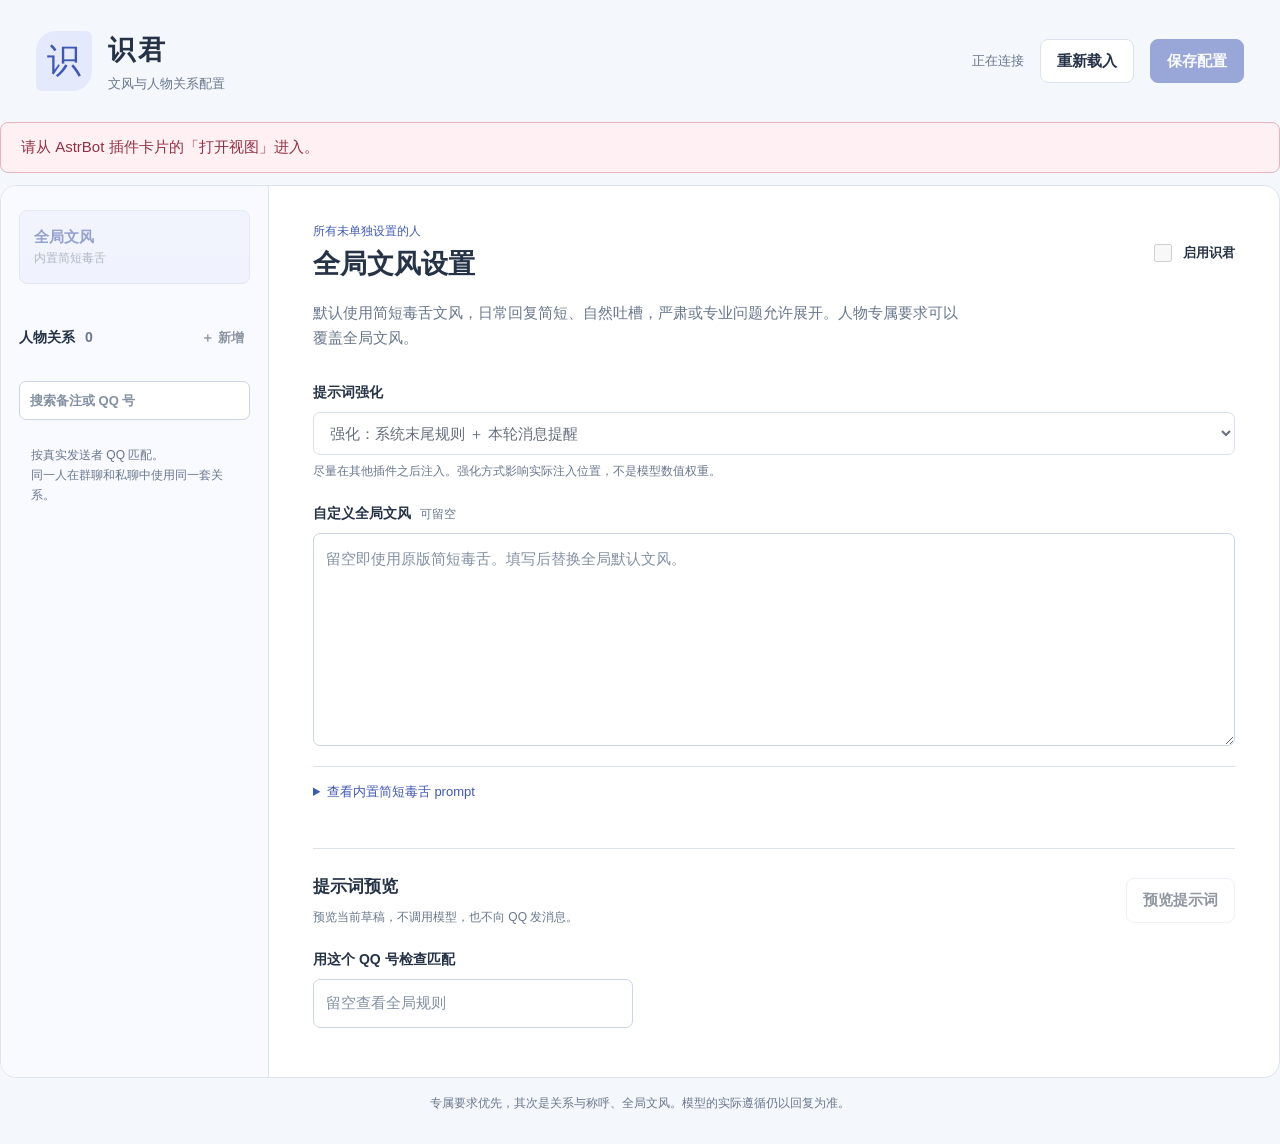
==== views/识君/index.html @ d17049d0 "Add files via upload" ====
<!doctype html>
<html lang="zh-CN"><head><meta charset="utf-8"><meta name="viewport" content="width=device-width,initial-scale=1"><title>识君 · 文风与人物关系</title><link rel="stylesheet" href="style.css"></head>
<body>
<header><div class="identity"><span class="seal" aria-hidden="true">识</span><div><h1>识君</h1><p>文风与人物关系配置</p></div></div><div class="actions"><span id="saveState" role="status">正在连接</span><button id="reload" type="button">重新载入</button><button id="save" class="primary" type="button" disabled>保存配置</button></div></header>
<p id="error" class="error" role="alert" hidden></p>
<main>
<aside><button class="nav active" id="globalTab" type="button"><span>全局文风</span><small>内置简短毒舌</small></button><div class="listTitle"><h2>人物关系 <span id="count">0</span></h2><button id="add" class="subtle" type="button" aria-label="新增人物">＋ 新增</button></div><label class="search"><span class="sr">搜索人物</span><input id="search" placeholder="搜索备注或 QQ 号" type="search"></label><div id="people"></div><p class="sideNote">按真实发送者 QQ 匹配。<br>同一人在群聊和私聊中使用同一套关系。</p></aside>
<section class="workspace">
<div id="globalPane"><div class="sectionHead"><div><p class="context">所有未单独设置的人</p><h2>全局文风设置</h2></div><label class="toggle"><input id="enabled" type="checkbox"> 启用识君</label></div><p class="intro">默认使用简短毒舌文风，日常回复简短、自然吐槽，严肃或专业问题允许展开。人物专属要求可以覆盖全局文风。</p>
<label for="injection">提示词强化</label><select id="injection"><option value="reinforced">强化：系统末尾规则 ＋ 本轮消息提醒</option><option value="system">标准：仅系统末尾规则</option></select><p class="hint">尽量在其他插件之后注入。强化方式影响实际注入位置，不是模型数值权重。</p>
<label for="stylePrompt">自定义全局文风 <span class="optional">可留空</span></label><textarea id="stylePrompt" rows="7" maxlength="16000" placeholder="留空即使用原版简短毒舌。填写后替换全局默认文风。"></textarea>
<details><summary>查看内置简短毒舌 prompt</summary><pre id="defaultStyle"></pre></details></div>
<div id="personPane" hidden><div class="sectionHead"><div><p class="context">只对这个人使用</p><h2 id="personTitle">新人物</h2></div><label class="toggle"><input id="personEnabled" type="checkbox"> 启用关系</label></div><div class="two"><div><label for="qq">QQ 号 <span class="required">必填</span></label><input id="qq" inputmode="numeric" maxlength="20" placeholder="填写真实 QQ 号"></div><div><label for="label">备注名</label><input id="label" maxlength="80" placeholder="方便你在列表中找到他"></div></div><div class="two"><div><label for="relation">与角色的关系</label><input id="relation" maxlength="500" placeholder="例如：老朋友、家人、搭档"></div><div><label for="address">角色怎么称呼他</label><input id="address" maxlength="80" placeholder="例如：阿林、哥哥"></div></div>
<label for="mode">这个人的文风</label><select id="mode"><option value="inherit">沿用全局文风，专属要求覆盖冲突部分</option><option value="replace">完全替换全局文风，只用专属要求</option></select><p id="modeHint" class="hint"></p>
<label for="personPrompt">专属要求 <span class="optional">优先于全局与其他同类要求</span></label><textarea id="personPrompt" rows="8" maxlength="8000" placeholder="例如：对他温柔一点，不毒舌；称呼阿林。他认真提问时耐心展开，不限制三句话。"></textarea><div class="personFoot"><p class="hint">关系设定不改变管理权限或工具权限。</p><button id="delete" type="button" class="danger">删除人物</button></div></div>
<section class="preview"><div class="previewHead"><div><h3>提示词预览</h3><p class="hint">预览当前草稿，不调用模型，也不向 QQ 发消息。</p></div><button id="preview" type="button">预览提示词</button></div><label for="previewQQ">用这个 QQ 号检查匹配</label><input id="previewQQ" inputmode="numeric" placeholder="留空查看全局规则"><p id="matchResult" role="status"></p><pre id="previewText" hidden></pre></section>
</section></main><footer>专属要求优先，其次是关系与称呼、全局文风。模型的实际遵循仍以回复为准。</footer>
<dialog id="confirmDialog" aria-labelledby="confirmText"><p id="confirmText"></p><div class="actions"><button id="cancelConfirm" type="button">取消</button><button id="acceptConfirm" class="primary" type="button">确认</button></div></dialog>
<script src="/api/plugin/page/bridge-sdk.js"></script><script src="app.js"></script></body></html>
---- views/识君/style.css ----
:root{font-family:"Microsoft YaHei UI","PingFang SC",sans-serif;color:#263347;background:#f4f7fc;font-size:15px;line-height:1.65;--accent:#4058b5;--border:#dce3ef;--muted:#69778d;--paper:#fff;--field:#fff}*{box-sizing:border-box}body{margin:0}button,input,select,textarea{font:inherit}button{cursor:pointer;border:1px solid var(--border);border-radius:8px;background:var(--paper);color:inherit;padding:9px 16px;font-weight:600}button:hover{border-color:var(--accent)}button:disabled{opacity:.5;cursor:wait}.primary{background:var(--accent);color:white;border-color:var(--accent)}header{max-width:1360px;margin:auto;padding:28px 36px;display:flex;justify-content:space-between;align-items:center;gap:24px}.identity,.actions{display:flex;align-items:center;gap:16px}.seal{display:grid;place-items:center;width:56px;height:60px;background:#e4e9fc;color:var(--accent);border-radius:20px 6px 20px 6px;font-family:"KaiTi","STKaiti",serif;font-size:34px}.identity h1{font-size:27px;letter-spacing:3px;margin:0}.identity p{margin:0;color:var(--muted);font-size:13px}.actions span{font-size:13px;color:var(--muted)}main{display:grid;grid-template-columns:268px minmax(0,1fr);max-width:1288px;margin:0 auto;background:var(--paper);border:1px solid var(--border);border-radius:16px;overflow:hidden;min-height:700px}aside{padding:24px 18px;background:#f8faff;border-right:1px solid var(--border)}.nav{width:100%;display:flex;flex-direction:column;align-items:flex-start;text-align:left;padding:14px;border:1px solid transparent;margin-bottom:5px;background:transparent}.nav small{font-weight:400;color:var(--muted);font-size:12px}.nav.active{background:#e9eefc;border-color:#cbd5f5;color:#32499d}.listTitle{display:flex;align-items:center;justify-content:space-between;margin-top:30px}.listTitle h2{font-size:14px}.listTitle h2 span{color:var(--muted);margin-left:6px}.subtle{border:0;background:transparent;font-size:13px;padding:6px}.search input{font-size:13px;padding:8px 10px;margin-bottom:14px}.sideNote{font-size:12px;color:var(--muted);padding:12px}.workspace{padding:36px 44px;min-width:0}.sectionHead{display:flex;justify-content:space-between;align-items:center;gap:16px}.context{font-size:12px;color:var(--accent);margin:0 0 4px}.sectionHead h2{font-size:27px;line-height:1.4;margin:0;font-weight:650}.intro{max-width:650px;margin:18px 0 30px;color:var(--muted)}label{display:block;font-weight:600;font-size:14px;margin:20px 0 8px}.toggle{white-space:nowrap;margin:0;font-size:13px;display:flex;align-items:center;gap:8px}.toggle input{width:18px;height:18px;accent-color:var(--accent)}input,select,textarea{display:block;width:100%;border:1px solid #cbd5e4;border-radius:7px;color:inherit;background:var(--field);padding:11px 12px}textarea{resize:vertical;min-height:140px;line-height:1.8}input::placeholder,textarea::placeholder{color:#8390a3}.hint{font-size:12px;color:var(--muted);margin:7px 0 0}.optional{font-size:12px;color:var(--muted);font-weight:400;margin-left:5px}.required{font-weight:400;font-size:12px;color:var(--accent)}.two{display:grid;grid-template-columns:1fr 1fr;gap:20px}details{margin-top:20px;padding:14px 0;border-top:1px solid var(--border)}summary{cursor:pointer;font-size:13px;color:var(--accent)}pre{white-space:pre-wrap;overflow-wrap:anywhere;font:13px/1.9 "Microsoft YaHei UI",sans-serif;max-height:460px;overflow:auto;background:#f3f6fc;padding:20px;border-radius:8px}.preview{margin-top:32px;border-top:1px solid var(--border);padding-top:24px}.previewHead{display:flex;justify-content:space-between;align-items:center;gap:20px}.previewHead h3{font-size:17px;margin:0}.preview input{max-width:320px}.personFoot{display:flex;justify-content:space-between;align-items:center;gap:12px;margin-top:18px}.danger{color:#a64152;background:transparent;font-size:13px}.error{max-width:1288px;margin:0 auto 12px;border:1px solid #e5b4be;padding:12px 20px;background:#fff1f3;color:#923144;border-radius:8px}footer{max-width:1288px;margin:16px auto 30px;color:var(--muted);font-size:12px;text-align:center}.sr{position:absolute;width:1px;height:1px;overflow:hidden;clip-path:inset(50%)}:focus-visible{outline:3px solid #8fa6ff;outline-offset:3px}[hidden]{display:none!important}#matchResult{font-size:13px;color:var(--accent)}@media(max-width:900px){header{padding:20px;flex-wrap:wrap}.workspace{padding:26px}main{margin:0 16px;grid-template-columns:220px minmax(0,1fr)}.sectionHead{align-items:flex-start;flex-direction:column}.two{grid-template-columns:1fr;gap:0}.error{margin:0 16px 12px}}@media(max-width:620px){header{gap:18px}.actions{width:100%;gap:8px;justify-content:space-between}.actions button{padding:8px 11px}main{display:block}aside{border-right:0;border-bottom:1px solid var(--border);padding:16px}.listTitle{margin-top:12px}#people{max-height:190px;overflow:auto}.sideNote{margin:0;padding:5px 10px}.workspace{padding:24px 20px}.sectionHead h2{font-size:23px}.previewHead{align-items:flex-start;flex-direction:column}footer{padding:0 24px}}html[data-theme=dark]{color:#dce4f5;background:#172132;--paper:#202d41;--field:#1b2739;--border:#3a4a63;--muted:#a5b4ca;--accent:#a3b6ff}html[data-theme=dark] aside{background:#1c293c}html[data-theme=dark] .nav.active{background:#34456c;color:#e3eaff;border-color:#596f9d}html[data-theme=dark] pre{background:#182638}html[data-theme=dark] .primary{background:#627dd4;color:white}html[data-theme=dark] input,html[data-theme=dark] textarea,html[data-theme=dark] select{border-color:#52627c}
dialog{max-width:420px;width:calc(100% - 40px);border:1px solid var(--border);border-radius:12px;background:var(--paper);color:inherit;padding:26px}dialog::backdrop{background:rgba(25,39,66,.38)}dialog .actions{justify-content:flex-end;margin-top:24px}
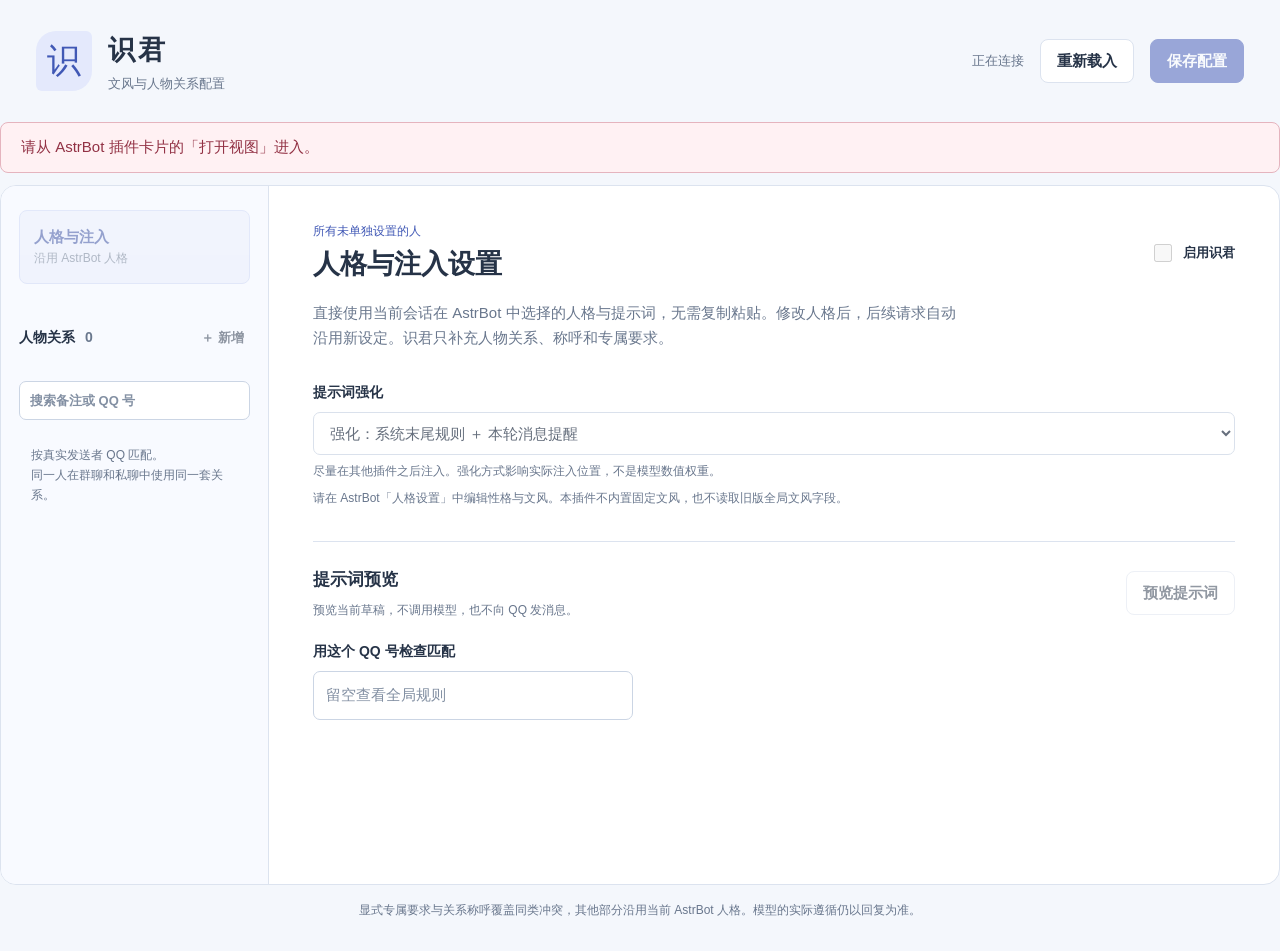
==== commit d0d414ca: "feat: inherit active AstrBot persona instead of built-in style (v2.1.0)" ====
--- a/views/识君/index.html
+++ b/views/识君/index.html
@@ -1,19 +1,19 @@
-<!doctype html>
-<html lang="zh-CN"><head><meta charset="utf-8"><meta name="viewport" content="width=device-width,initial-scale=1"><title>识君 · 文风与人物关系</title><link rel="stylesheet" href="style.css"></head>
-<body>
-<header><div class="identity"><span class="seal" aria-hidden="true">识</span><div><h1>识君</h1><p>文风与人物关系配置</p></div></div><div class="actions"><span id="saveState" role="status">正在连接</span><button id="reload" type="button">重新载入</button><button id="save" class="primary" type="button" disabled>保存配置</button></div></header>
-<p id="error" class="error" role="alert" hidden></p>
-<main>
-<aside><button class="nav active" id="globalTab" type="button"><span>全局文风</span><small>内置简短毒舌</small></button><div class="listTitle"><h2>人物关系 <span id="count">0</span></h2><button id="add" class="subtle" type="button" aria-label="新增人物">＋ 新增</button></div><label class="search"><span class="sr">搜索人物</span><input id="search" placeholder="搜索备注或 QQ 号" type="search"></label><div id="people"></div><p class="sideNote">按真实发送者 QQ 匹配。<br>同一人在群聊和私聊中使用同一套关系。</p></aside>
-<section class="workspace">
-<div id="globalPane"><div class="sectionHead"><div><p class="context">所有未单独设置的人</p><h2>全局文风设置</h2></div><label class="toggle"><input id="enabled" type="checkbox"> 启用识君</label></div><p class="intro">默认使用简短毒舌文风，日常回复简短、自然吐槽，严肃或专业问题允许展开。人物专属要求可以覆盖全局文风。</p>
-<label for="injection">提示词强化</label><select id="injection"><option value="reinforced">强化：系统末尾规则 ＋ 本轮消息提醒</option><option value="system">标准：仅系统末尾规则</option></select><p class="hint">尽量在其他插件之后注入。强化方式影响实际注入位置，不是模型数值权重。</p>
-<label for="stylePrompt">自定义全局文风 <span class="optional">可留空</span></label><textarea id="stylePrompt" rows="7" maxlength="16000" placeholder="留空即使用原版简短毒舌。填写后替换全局默认文风。"></textarea>
-<details><summary>查看内置简短毒舌 prompt</summary><pre id="defaultStyle"></pre></details></div>
-<div id="personPane" hidden><div class="sectionHead"><div><p class="context">只对这个人使用</p><h2 id="personTitle">新人物</h2></div><label class="toggle"><input id="personEnabled" type="checkbox"> 启用关系</label></div><div class="two"><div><label for="qq">QQ 号 <span class="required">必填</span></label><input id="qq" inputmode="numeric" maxlength="20" placeholder="填写真实 QQ 号"></div><div><label for="label">备注名</label><input id="label" maxlength="80" placeholder="方便你在列表中找到他"></div></div><div class="two"><div><label for="relation">与角色的关系</label><input id="relation" maxlength="500" placeholder="例如：老朋友、家人、搭档"></div><div><label for="address">角色怎么称呼他</label><input id="address" maxlength="80" placeholder="例如：阿林、哥哥"></div></div>
-<label for="mode">这个人的文风</label><select id="mode"><option value="inherit">沿用全局文风，专属要求覆盖冲突部分</option><option value="replace">完全替换全局文风，只用专属要求</option></select><p id="modeHint" class="hint"></p>
-<label for="personPrompt">专属要求 <span class="optional">优先于全局与其他同类要求</span></label><textarea id="personPrompt" rows="8" maxlength="8000" placeholder="例如：对他温柔一点，不毒舌；称呼阿林。他认真提问时耐心展开，不限制三句话。"></textarea><div class="personFoot"><p class="hint">关系设定不改变管理权限或工具权限。</p><button id="delete" type="button" class="danger">删除人物</button></div></div>
-<section class="preview"><div class="previewHead"><div><h3>提示词预览</h3><p class="hint">预览当前草稿，不调用模型，也不向 QQ 发消息。</p></div><button id="preview" type="button">预览提示词</button></div><label for="previewQQ">用这个 QQ 号检查匹配</label><input id="previewQQ" inputmode="numeric" placeholder="留空查看全局规则"><p id="matchResult" role="status"></p><pre id="previewText" hidden></pre></section>
-</section></main><footer>专属要求优先，其次是关系与称呼、全局文风。模型的实际遵循仍以回复为准。</footer>
-<dialog id="confirmDialog" aria-labelledby="confirmText"><p id="confirmText"></p><div class="actions"><button id="cancelConfirm" type="button">取消</button><button id="acceptConfirm" class="primary" type="button">确认</button></div></dialog>
-<script src="/api/plugin/page/bridge-sdk.js"></script><script src="app.js"></script></body></html>
+<!doctype html>
+<html lang="zh-CN"><head><meta charset="utf-8"><meta name="viewport" content="width=device-width,initial-scale=1"><title>识君 · 文风与人物关系</title><link rel="stylesheet" href="style.css"></head>
+<body>
+<header><div class="identity"><span class="seal" aria-hidden="true">识</span><div><h1>识君</h1><p>文风与人物关系配置</p></div></div><div class="actions"><span id="saveState" role="status">正在连接</span><button id="reload" type="button">重新载入</button><button id="save" class="primary" type="button" disabled>保存配置</button></div></header>
+<p id="error" class="error" role="alert" hidden></p>
+<main>
+<aside><button class="nav active" id="globalTab" type="button"><span>人格与注入</span><small>沿用 AstrBot 人格</small></button><div class="listTitle"><h2>人物关系 <span id="count">0</span></h2><button id="add" class="subtle" type="button" aria-label="新增人物">＋ 新增</button></div><label class="search"><span class="sr">搜索人物</span><input id="search" placeholder="搜索备注或 QQ 号" type="search"></label><div id="people"></div><p class="sideNote">按真实发送者 QQ 匹配。<br>同一人在群聊和私聊中使用同一套关系。</p></aside>
+<section class="workspace">
+<div id="globalPane"><div class="sectionHead"><div><p class="context">所有未单独设置的人</p><h2>人格与注入设置</h2></div><label class="toggle"><input id="enabled" type="checkbox"> 启用识君</label></div><p class="intro">直接使用当前会话在 AstrBot 中选择的人格与提示词，无需复制粘贴。修改人格后，后续请求自动沿用新设定。识君只补充人物关系、称呼和专属要求。</p>
+<label for="injection">提示词强化</label><select id="injection"><option value="reinforced">强化：系统末尾规则 ＋ 本轮消息提醒</option><option value="system">标准：仅系统末尾规则</option></select><p class="hint">尽量在其他插件之后注入。强化方式影响实际注入位置，不是模型数值权重。</p>
+<p class="hint">请在 AstrBot「人格设置」中编辑性格与文风。本插件不内置固定文风，也不读取旧版全局文风字段。</p></div>
+<div id="personPane" hidden><div class="sectionHead"><div><p class="context">只对这个人使用</p><h2 id="personTitle">新人物</h2></div><label class="toggle"><input id="personEnabled" type="checkbox"> 启用关系</label></div><div class="two"><div><label for="qq">QQ 号 <span class="required">必填</span></label><input id="qq" inputmode="numeric" maxlength="20" placeholder="填写真实 QQ 号"></div><div><label for="label">备注名</label><input id="label" maxlength="80" placeholder="方便你在列表中找到他"></div></div><div class="two"><div><label for="relation">与角色的关系</label><input id="relation" maxlength="500" placeholder="例如：老朋友、家人、搭档"></div><div><label for="address">角色怎么称呼他</label><input id="address" maxlength="80" placeholder="例如：阿林、哥哥"></div></div>
+<label for="mode">这个人的文风</label><select id="mode"><option value="inherit">沿用 AstrBot 人格，专属要求覆盖冲突部分</option><option value="replace">专属文风优先，未指定部分沿用人格</option></select><p id="modeHint" class="hint"></p>
+<label for="personPrompt">专属要求 <span class="optional">覆盖人格中冲突的同类要求</span></label><textarea id="personPrompt" rows="8" maxlength="8000" placeholder="例如：称呼阿林；对他温柔一点，认真提问时耐心解释。"></textarea><div class="personFoot"><p class="hint">关系设定不改变管理权限或工具权限。</p><button id="delete" type="button" class="danger">删除人物</button></div></div>
+<section class="preview"><div class="previewHead"><div><h3>提示词预览</h3><p class="hint">预览当前草稿，不调用模型，也不向 QQ 发消息。</p></div><button id="preview" type="button">预览提示词</button></div><label for="previewQQ">用这个 QQ 号检查匹配</label><input id="previewQQ" inputmode="numeric" placeholder="留空查看全局规则"><p id="matchResult" role="status"></p><pre id="previewText" hidden></pre></section>
+</section></main><footer>显式专属要求与关系称呼覆盖同类冲突，其他部分沿用当前 AstrBot 人格。模型的实际遵循仍以回复为准。</footer>
+<dialog id="confirmDialog" aria-labelledby="confirmText"><p id="confirmText"></p><div class="actions"><button id="cancelConfirm" type="button">取消</button><button id="acceptConfirm" class="primary" type="button">确认</button></div></dialog>
+<script src="/api/plugin/page/bridge-sdk.js"></script><script src="app.js"></script></body></html>
+
--- a/views/识君/style.css
+++ b/views/识君/style.css
@@ -1,2 +1,3 @@
 :root{font-family:"Microsoft YaHei UI","PingFang SC",sans-serif;color:#263347;background:#f4f7fc;font-size:15px;line-height:1.65;--accent:#4058b5;--border:#dce3ef;--muted:#69778d;--paper:#fff;--field:#fff}*{box-sizing:border-box}body{margin:0}button,input,select,textarea{font:inherit}button{cursor:pointer;border:1px solid var(--border);border-radius:8px;background:var(--paper);color:inherit;padding:9px 16px;font-weight:600}button:hover{border-color:var(--accent)}button:disabled{opacity:.5;cursor:wait}.primary{background:var(--accent);color:white;border-color:var(--accent)}header{max-width:1360px;margin:auto;padding:28px 36px;display:flex;justify-content:space-between;align-items:center;gap:24px}.identity,.actions{display:flex;align-items:center;gap:16px}.seal{display:grid;place-items:center;width:56px;height:60px;background:#e4e9fc;color:var(--accent);border-radius:20px 6px 20px 6px;font-family:"KaiTi","STKaiti",serif;font-size:34px}.identity h1{font-size:27px;letter-spacing:3px;margin:0}.identity p{margin:0;color:var(--muted);font-size:13px}.actions span{font-size:13px;color:var(--muted)}main{display:grid;grid-template-columns:268px minmax(0,1fr);max-width:1288px;margin:0 auto;background:var(--paper);border:1px solid var(--border);border-radius:16px;overflow:hidden;min-height:700px}aside{padding:24px 18px;background:#f8faff;border-right:1px solid var(--border)}.nav{width:100%;display:flex;flex-direction:column;align-items:flex-start;text-align:left;padding:14px;border:1px solid transparent;margin-bottom:5px;background:transparent}.nav small{font-weight:400;color:var(--muted);font-size:12px}.nav.active{background:#e9eefc;border-color:#cbd5f5;color:#32499d}.listTitle{display:flex;align-items:center;justify-content:space-between;margin-top:30px}.listTitle h2{font-size:14px}.listTitle h2 span{color:var(--muted);margin-left:6px}.subtle{border:0;background:transparent;font-size:13px;padding:6px}.search input{font-size:13px;padding:8px 10px;margin-bottom:14px}.sideNote{font-size:12px;color:var(--muted);padding:12px}.workspace{padding:36px 44px;min-width:0}.sectionHead{display:flex;justify-content:space-between;align-items:center;gap:16px}.context{font-size:12px;color:var(--accent);margin:0 0 4px}.sectionHead h2{font-size:27px;line-height:1.4;margin:0;font-weight:650}.intro{max-width:650px;margin:18px 0 30px;color:var(--muted)}label{display:block;font-weight:600;font-size:14px;margin:20px 0 8px}.toggle{white-space:nowrap;margin:0;font-size:13px;display:flex;align-items:center;gap:8px}.toggle input{width:18px;height:18px;accent-color:var(--accent)}input,select,textarea{display:block;width:100%;border:1px solid #cbd5e4;border-radius:7px;color:inherit;background:var(--field);padding:11px 12px}textarea{resize:vertical;min-height:140px;line-height:1.8}input::placeholder,textarea::placeholder{color:#8390a3}.hint{font-size:12px;color:var(--muted);margin:7px 0 0}.optional{font-size:12px;color:var(--muted);font-weight:400;margin-left:5px}.required{font-weight:400;font-size:12px;color:var(--accent)}.two{display:grid;grid-template-columns:1fr 1fr;gap:20px}details{margin-top:20px;padding:14px 0;border-top:1px solid var(--border)}summary{cursor:pointer;font-size:13px;color:var(--accent)}pre{white-space:pre-wrap;overflow-wrap:anywhere;font:13px/1.9 "Microsoft YaHei UI",sans-serif;max-height:460px;overflow:auto;background:#f3f6fc;padding:20px;border-radius:8px}.preview{margin-top:32px;border-top:1px solid var(--border);padding-top:24px}.previewHead{display:flex;justify-content:space-between;align-items:center;gap:20px}.previewHead h3{font-size:17px;margin:0}.preview input{max-width:320px}.personFoot{display:flex;justify-content:space-between;align-items:center;gap:12px;margin-top:18px}.danger{color:#a64152;background:transparent;font-size:13px}.error{max-width:1288px;margin:0 auto 12px;border:1px solid #e5b4be;padding:12px 20px;background:#fff1f3;color:#923144;border-radius:8px}footer{max-width:1288px;margin:16px auto 30px;color:var(--muted);font-size:12px;text-align:center}.sr{position:absolute;width:1px;height:1px;overflow:hidden;clip-path:inset(50%)}:focus-visible{outline:3px solid #8fa6ff;outline-offset:3px}[hidden]{display:none!important}#matchResult{font-size:13px;color:var(--accent)}@media(max-width:900px){header{padding:20px;flex-wrap:wrap}.workspace{padding:26px}main{margin:0 16px;grid-template-columns:220px minmax(0,1fr)}.sectionHead{align-items:flex-start;flex-direction:column}.two{grid-template-columns:1fr;gap:0}.error{margin:0 16px 12px}}@media(max-width:620px){header{gap:18px}.actions{width:100%;gap:8px;justify-content:space-between}.actions button{padding:8px 11px}main{display:block}aside{border-right:0;border-bottom:1px solid var(--border);padding:16px}.listTitle{margin-top:12px}#people{max-height:190px;overflow:auto}.sideNote{margin:0;padding:5px 10px}.workspace{padding:24px 20px}.sectionHead h2{font-size:23px}.previewHead{align-items:flex-start;flex-direction:column}footer{padding:0 24px}}html[data-theme=dark]{color:#dce4f5;background:#172132;--paper:#202d41;--field:#1b2739;--border:#3a4a63;--muted:#a5b4ca;--accent:#a3b6ff}html[data-theme=dark] aside{background:#1c293c}html[data-theme=dark] .nav.active{background:#34456c;color:#e3eaff;border-color:#596f9d}html[data-theme=dark] pre{background:#182638}html[data-theme=dark] .primary{background:#627dd4;color:white}html[data-theme=dark] input,html[data-theme=dark] textarea,html[data-theme=dark] select{border-color:#52627c}
-dialog{max-width:420px;width:calc(100% - 40px);border:1px solid var(--border);border-radius:12px;background:var(--paper);color:inherit;padding:26px}dialog::backdrop{background:rgba(25,39,66,.38)}dialog .actions{justify-content:flex-end;margin-top:24px}
+dialog{max-width:420px;width:calc(100% - 40px);border:1px solid var(--border);border-radius:12px;background:var(--paper);color:inherit;padding:26px}dialog::backdrop{background:rgba(25,39,66,.38)}dialog .actions{justify-content:flex-end;margin-top:24px}
+
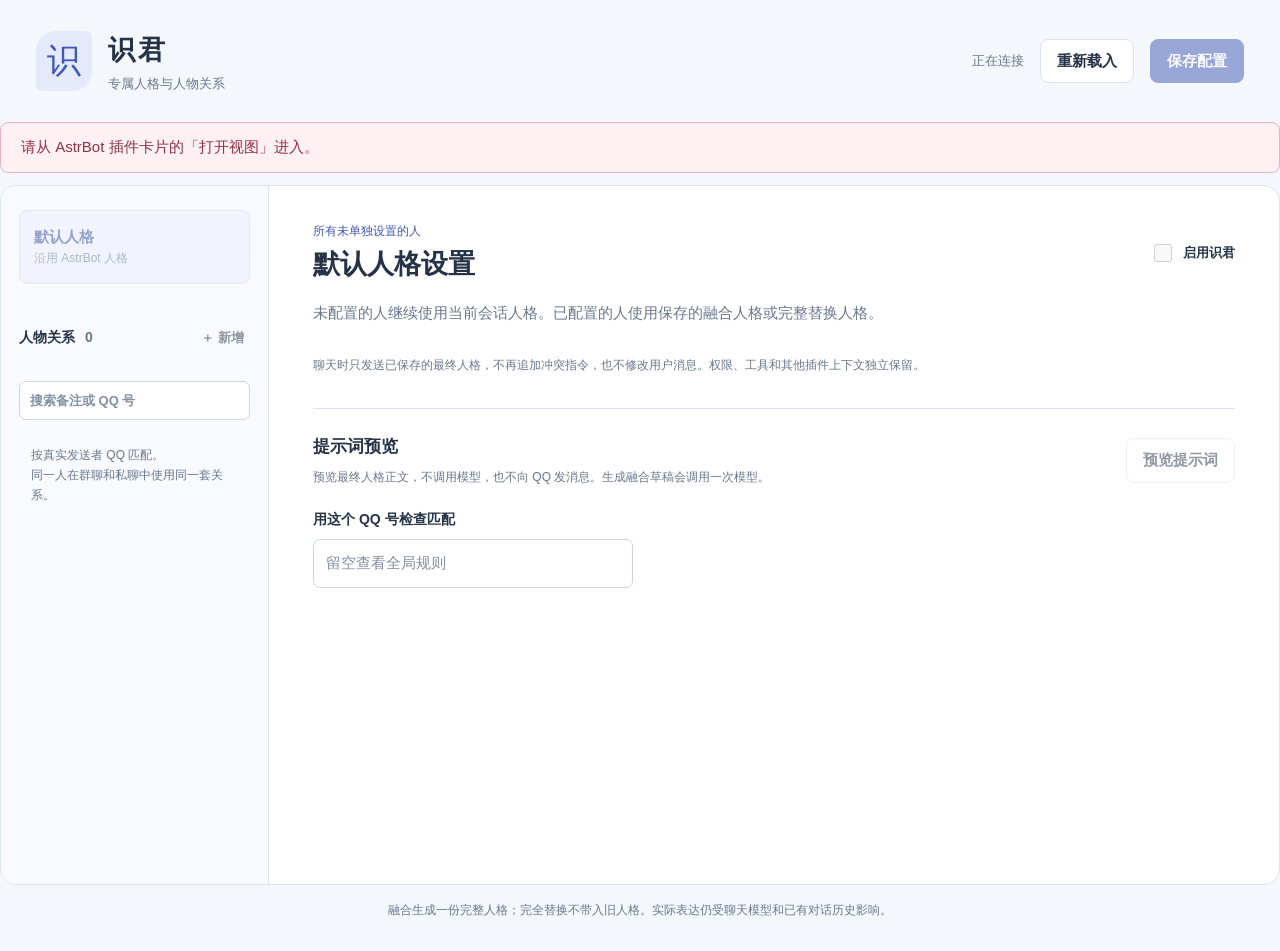
==== commit 1a3bc6d8: "Release 识君 v3.0.0" ====
--- a/views/识君/index.html
+++ b/views/识君/index.html
@@ -1,19 +1,18 @@
 <!doctype html>
 <html lang="zh-CN"><head><meta charset="utf-8"><meta name="viewport" content="width=device-width,initial-scale=1"><title>识君 · 文风与人物关系</title><link rel="stylesheet" href="style.css"></head>
 <body>
-<header><div class="identity"><span class="seal" aria-hidden="true">识</span><div><h1>识君</h1><p>文风与人物关系配置</p></div></div><div class="actions"><span id="saveState" role="status">正在连接</span><button id="reload" type="button">重新载入</button><button id="save" class="primary" type="button" disabled>保存配置</button></div></header>
+<header><div class="identity"><span class="seal" aria-hidden="true">识</span><div><h1>识君</h1><p>专属人格与人物关系</p></div></div><div class="actions"><span id="saveState" role="status">正在连接</span><button id="reload" type="button">重新载入</button><button id="save" class="primary" type="button" disabled>保存配置</button></div></header>
 <p id="error" class="error" role="alert" hidden></p>
 <main>
-<aside><button class="nav active" id="globalTab" type="button"><span>人格与注入</span><small>沿用 AstrBot 人格</small></button><div class="listTitle"><h2>人物关系 <span id="count">0</span></h2><button id="add" class="subtle" type="button" aria-label="新增人物">＋ 新增</button></div><label class="search"><span class="sr">搜索人物</span><input id="search" placeholder="搜索备注或 QQ 号" type="search"></label><div id="people"></div><p class="sideNote">按真实发送者 QQ 匹配。<br>同一人在群聊和私聊中使用同一套关系。</p></aside>
+<aside><button class="nav active" id="globalTab" type="button"><span>默认人格</span><small>沿用 AstrBot 人格</small></button><div class="listTitle"><h2>人物关系 <span id="count">0</span></h2><button id="add" class="subtle" type="button" aria-label="新增人物">＋ 新增</button></div><label class="search"><span class="sr">搜索人物</span><input id="search" placeholder="搜索备注或 QQ 号" type="search"></label><div id="people"></div><p class="sideNote">按真实发送者 QQ 匹配。<br>同一人在群聊和私聊中使用同一套关系。</p></aside>
 <section class="workspace">
-<div id="globalPane"><div class="sectionHead"><div><p class="context">所有未单独设置的人</p><h2>人格与注入设置</h2></div><label class="toggle"><input id="enabled" type="checkbox"> 启用识君</label></div><p class="intro">直接使用当前会话在 AstrBot 中选择的人格与提示词，无需复制粘贴。修改人格后，后续请求自动沿用新设定。识君只补充人物关系、称呼和专属要求。</p>
-<label for="injection">提示词强化</label><select id="injection"><option value="reinforced">强化：系统末尾规则 ＋ 本轮消息提醒</option><option value="system">标准：仅系统末尾规则</option></select><p class="hint">尽量在其他插件之后注入。强化方式影响实际注入位置，不是模型数值权重。</p>
-<p class="hint">请在 AstrBot「人格设置」中编辑性格与文风。本插件不内置固定文风，也不读取旧版全局文风字段。</p></div>
-<div id="personPane" hidden><div class="sectionHead"><div><p class="context">只对这个人使用</p><h2 id="personTitle">新人物</h2></div><label class="toggle"><input id="personEnabled" type="checkbox"> 启用关系</label></div><div class="two"><div><label for="qq">QQ 号 <span class="required">必填</span></label><input id="qq" inputmode="numeric" maxlength="20" placeholder="填写真实 QQ 号"></div><div><label for="label">备注名</label><input id="label" maxlength="80" placeholder="方便你在列表中找到他"></div></div><div class="two"><div><label for="relation">与角色的关系</label><input id="relation" maxlength="500" placeholder="例如：老朋友、家人、搭档"></div><div><label for="address">角色怎么称呼他</label><input id="address" maxlength="80" placeholder="例如：阿林、哥哥"></div></div>
-<label for="mode">这个人的文风</label><select id="mode"><option value="inherit">沿用 AstrBot 人格，专属要求覆盖冲突部分</option><option value="replace">专属文风优先，未指定部分沿用人格</option></select><p id="modeHint" class="hint"></p>
-<label for="personPrompt">专属要求 <span class="optional">覆盖人格中冲突的同类要求</span></label><textarea id="personPrompt" rows="8" maxlength="8000" placeholder="例如：称呼阿林；对他温柔一点，认真提问时耐心解释。"></textarea><div class="personFoot"><p class="hint">关系设定不改变管理权限或工具权限。</p><button id="delete" type="button" class="danger">删除人物</button></div></div>
-<section class="preview"><div class="previewHead"><div><h3>提示词预览</h3><p class="hint">预览当前草稿，不调用模型，也不向 QQ 发消息。</p></div><button id="preview" type="button">预览提示词</button></div><label for="previewQQ">用这个 QQ 号检查匹配</label><input id="previewQQ" inputmode="numeric" placeholder="留空查看全局规则"><p id="matchResult" role="status"></p><pre id="previewText" hidden></pre></section>
-</section></main><footer>显式专属要求与关系称呼覆盖同类冲突，其他部分沿用当前 AstrBot 人格。模型的实际遵循仍以回复为准。</footer>
+<div id="globalPane"><div class="sectionHead"><div><p class="context">所有未单独设置的人</p><h2>默认人格设置</h2></div><label class="toggle"><input id="enabled" type="checkbox"> 启用识君</label></div><p class="intro">未配置的人继续使用当前会话人格。已配置的人使用保存的融合人格或完整替换人格。</p>
+<select id="injection" hidden><option value="system">直接替换人格</option></select><p class="hint">聊天时只发送已保存的最终人格，不再追加冲突指令，也不修改用户消息。权限、工具和其他插件上下文独立保留。</p></div>
+<div id="personPane" hidden><div class="sectionHead"><div><p class="context">只对这个人使用</p><h2 id="personTitle">新人物</h2></div><label class="toggle"><input id="personEnabled" type="checkbox"> 启用专属人格</label></div><div class="two"><div><label for="qq">QQ 号 <span class="required">必填</span></label><input id="qq" inputmode="numeric" maxlength="20" placeholder="填写真实 QQ 号"></div><div><label for="label">备注名</label><input id="label" maxlength="80" placeholder="方便你在列表中找到他"></div></div><div class="two"><div><label for="relation">与角色的关系</label><input id="relation" maxlength="500" placeholder="例如：老朋友、家人、搭档"></div><div><label for="address">角色称呼用户</label><input id="address" maxlength="80" placeholder="例如：阿林、哥哥"></div></div>
+<label for="mode">这个人的人格模式</label><select id="mode"><option value="inherit">融合修改人格</option><option value="replace">完全替换人格</option></select><p id="modeHint" class="hint"></p>
+<label for="personPrompt">修改要求 / 完整替换人格</label><textarea id="personPrompt" rows="8" maxlength="16000" placeholder="例如：称呼阿林；对他温柔一点，认真提问时耐心解释。"></textarea><div id="fusionPane"><label for="basePersona">融合使用的基础人格</label><select id="basePersona"></select><button id="compile" type="button">生成 / 重新生成融合人格</button><p class="hint">调用一次模型生成草稿；可编辑下方结果，保存后才生效。修改要求、关系或称呼后须重新生成。基础人格后续变化不会自动覆盖已保存结果。</p><label for="compiled">融合后的完整人格</label><textarea id="compiled" rows="14" maxlength="40000" placeholder="先选择基础人格并生成，在这里检查和编辑最终结果"></textarea></div><div class="personFoot"><p class="hint">关系设定不改变管理权限或工具权限。</p><button id="delete" type="button" class="danger">删除人物</button></div></div>
+<section class="preview"><div class="previewHead"><div><h3>提示词预览</h3><p class="hint">预览最终人格正文，不调用模型，也不向 QQ 发消息。生成融合草稿会调用一次模型。</p></div><button id="preview" type="button">预览提示词</button></div><label for="previewQQ">用这个 QQ 号检查匹配</label><input id="previewQQ" inputmode="numeric" placeholder="留空查看全局规则"><p id="matchResult" role="status"></p><pre id="previewText" hidden></pre></section>
+</section></main><footer>融合生成一份完整人格；完全替换不带入旧人格。实际表达仍受聊天模型和已有对话历史影响。</footer>
 <dialog id="confirmDialog" aria-labelledby="confirmText"><p id="confirmText"></p><div class="actions"><button id="cancelConfirm" type="button">取消</button><button id="acceptConfirm" class="primary" type="button">确认</button></div></dialog>
 <script src="/api/plugin/page/bridge-sdk.js"></script><script src="app.js"></script></body></html>
 
